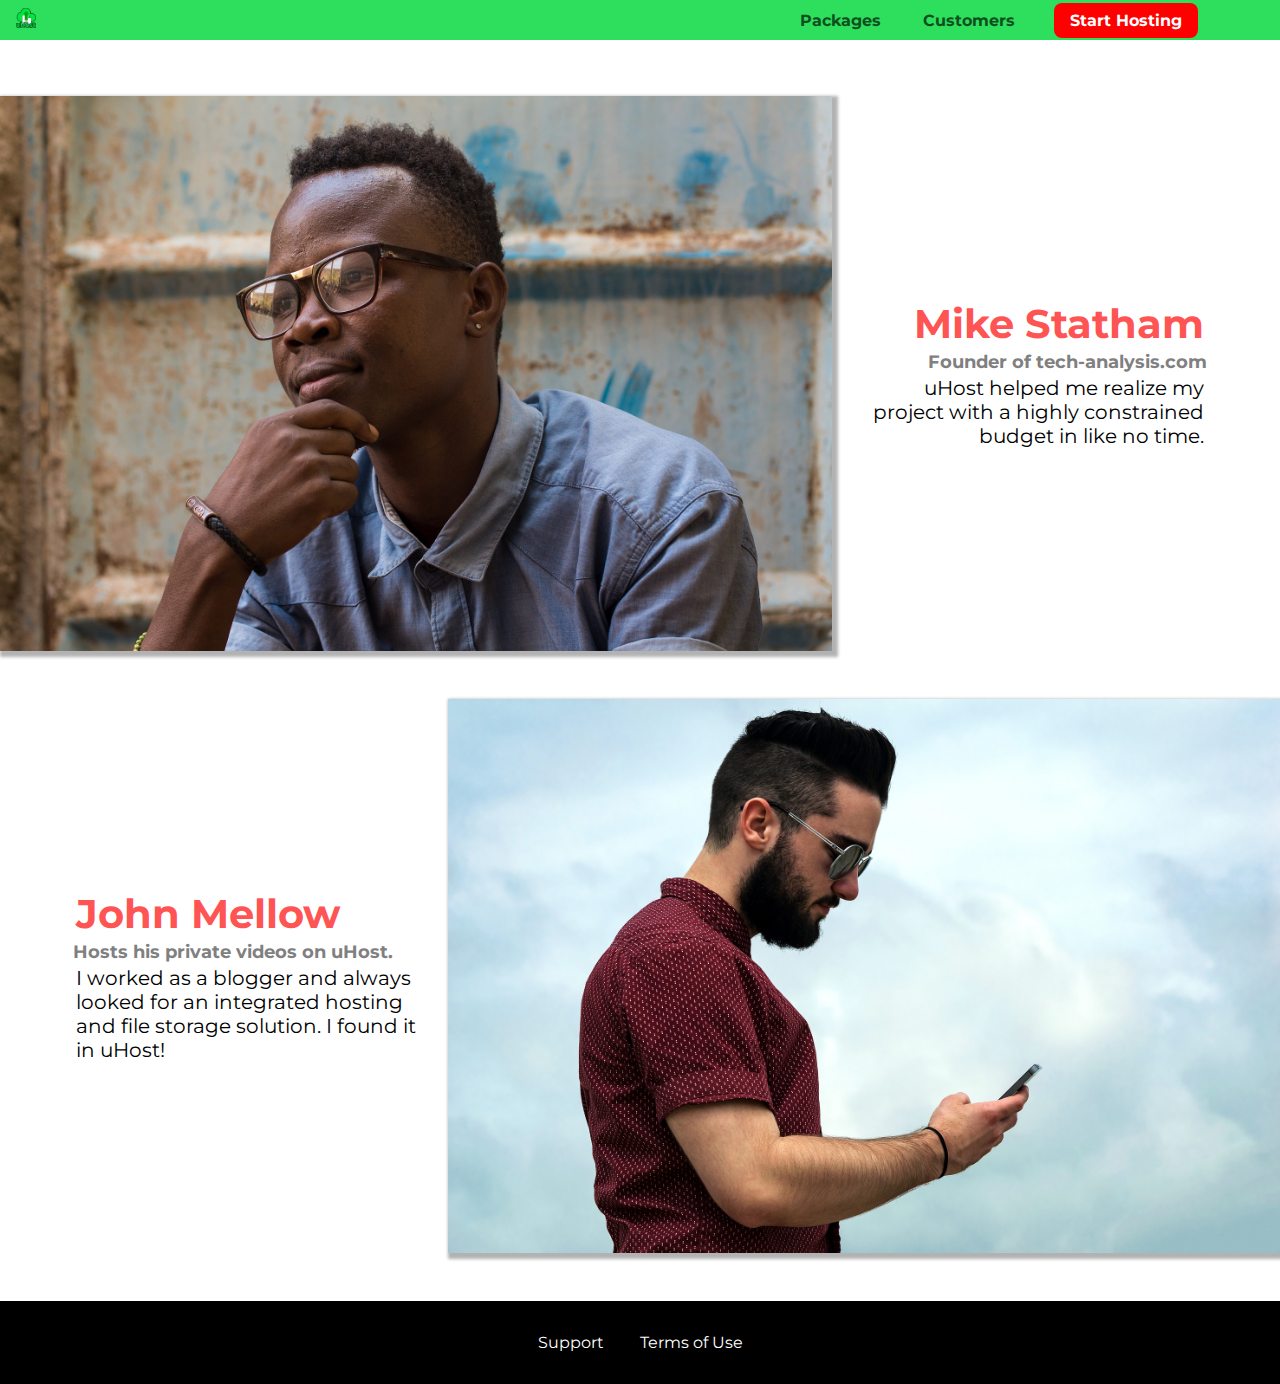
==== customers/index.html @ 24f225ed "added customers page and svgs" ====
<!DOCTYPE html>
<html lang="en">

<head>
    <meta charset="UTF-8">
    <meta name="viewport" content="width=device-width, initial-scale=1.0">
    <meta http-equiv="X-UA-Compatible" content="ie=edge">
    <title>uHost Customers</title>
    <link rel="shortcut icon" href="../favicon.png">
    <link href="https://fonts.googleapis.com/css?family=Anton|Montserrat:400,700" rel="stylesheet">
    <link rel="stylesheet" href="../shared.css">
    <link rel="stylesheet" href="customers.css">
</head>

<body>
    <header class="main-header">
        <div>
            <a href="../index.html" class="main-header__brand">
                <img src="../images/uhost-icon.png" alt="uHost">
            </a>
        </div>
        <nav class="main-nav">
            <ul class="main-nav__items">
                <li class="main-nav__item">
                    <a href="../packages/index.html">Packages</a>
                </li>
                <li class="main-nav__item">
                    <a href="index.html">Customers</a>
                </li>
                <li class="main-nav__item main-nav__item--cta">
                    <a href="../start-hosting/index.html">Start Hosting</a>
                </li>
            </ul>
        </nav>
    </header>
    <main>
        <div>
            <div class="testimonial" id="customer-1">
                <div class="testimonial__image-container">
                    <img src="../images/customer-1.jpg" alt="Mike Statham - Customer" class="testimonial__image">
                </div>
                <div class="testimonial__info">
                    <h1 class="testimonial__name">Mike Statham</h1>
                    <h2 class="testimonial__subtitle">Founder of
                        <a href="tech-analysis.com">tech-analysis.com</a>
                    </h2>
                    <p class="testimonial__text">uHost helped me realize my project with a highly constrained budget in
                        like no time.</p>
                </div>
            </div>
            <div class="testimonial" id="customer-2">

                <div class="testimonial__info">
                    <h1 class="testimonial__name">John Mellow</h1>
                    <h2 class="testimonial__subtitle">Hosts his private videos on uHost.
                    </h2>
                    <p class="testimonial__text">I worked as a blogger and always looked for an integrated hosting and
                        file storage solution. I found
                        it in uHost!
                    </p>
                </div>
                <div class="testimonial__image-container">
                    <img src="../images/customer-2.jpg" alt="John Mellow - Customer" class="testimonial__image">
                </div>
            </div>
        </div>
    </main>
    <footer class="main-footer">
        <nav>
            <ul class="main-footer__links">
                <li class="main-footer__link">
                    <a href="#">Support</a>
                </li>
                <li class="main-footer__link">
                    <a href="#">Terms of Use</a>
                </li>
            </ul>
        </nav>
    </footer>
</body>

</html>
---- shared.css ----
* {
    box-sizing: border-box;
}

body {
    font-family: 'Montserrat', sans-serif;
    margin: 0;
}

.main-header {
    width: 100%;
    position: fixed;
    top: 0px;
    left: 0px;
    background: #2ddf5c;
    padding: 8px 16px;
    z-index: 1;
}

.main-header>div {
    display: inline-block;
    vertical-align: middle;
}

.main-header__brand {
    color: #0e4f1f;
    text-decoration: none;
    font-weight: bold;
    font-size: 20px;
    height: 20px;
    display: inline-block;
}

.main-header__brand img {
    height: 100%;
}

.main-nav {
    display: inline-block;
    text-align: right;
    width: calc(100% - 74px);
    vertical-align: middle;
}

.main-nav__items {
    margin: 0;
    padding: 0;
    list-style: none;
}

.main-nav__item {
    display: inline-block;
    margin: 0 16px;
}

.main-nav__item a {
    text-decoration: none;
    color: #0e4f1f;
    font-weight: bold;
    padding: 3px
}

.main-nav__item a:hover,
.main-nav__item a:active {
    color: white;
    border-bottom: 5px solid white;
}

.main-nav__item--cta a {
    color: white;
    background: red;
    padding: 8px 16px;
    border-radius: 8px;
}

.main-nav__item--cta a:hover,
.main-nav__item--cta a:active {
    color: red;
    background: white;
    border: none;

}


.main-footer {
    background: black;
    padding: 32px;
    margin-top: 48px;

}

.main-footer__links {
    list-style: none;
    margin: 0;
    padding: 0;
    text-align: center;
}

.main-footer__link {
    display: inline-block;
    margin: 0px 16px;
}

.main-footer__link a {
    color: white;
    text-decoration: none;

}

.main-footer__link a:hover,
.main-footer__link a:active {
    color: #ccc;
}

.button {
    background-color: black;
    color: white;
    font: inherit;
    border: 1.5px solid black;
    padding: 8px;
    border-radius: 8px;
    cursor: pointer;
    font-weight: bold;
}

.button:hover,
.button:active {
    color: darkgreen;
    background-color: white;
}
---- customers/customers.css ----
.testimonial {
    font-size: 20px;
    margin: 48px 0;
}

.testimonial:first-of-type {
    margin-top: 96px;
}

.testimonial__image-container {
    width: 65%;
    display: inline-block;
    vertical-align: middle;
    box-shadow: 3px 3px 3px 3px rgba(0, 0, 0, 0.3);
}

.testimonial__image {
    width: 100%;
    vertical-align: top;
}

.testimonial__info {
    text-align: right;
    padding: 14px;
    display: inline-block;
    vertical-align: middle;
    width: 30%;
}

#customer-2.testimonial {
    text-align: right;
}

#customer-2 .testimonial__info {
    text-align: left;
}

.testimonial__name {
    color: #ff5454;
    margin: 3px;
}

.testimonial__subtitle {
    color: grey;
    margin: 0;
    font-size: 18px;
}

.testimonial__subtitle a {
    color: inherit;
    text-decoration: none;
}

.testimonial__subtitle a:hover,
.testimonial__subtitle a:active {
    color: black;
}

.testimonial__text {
    margin: 3px;
}
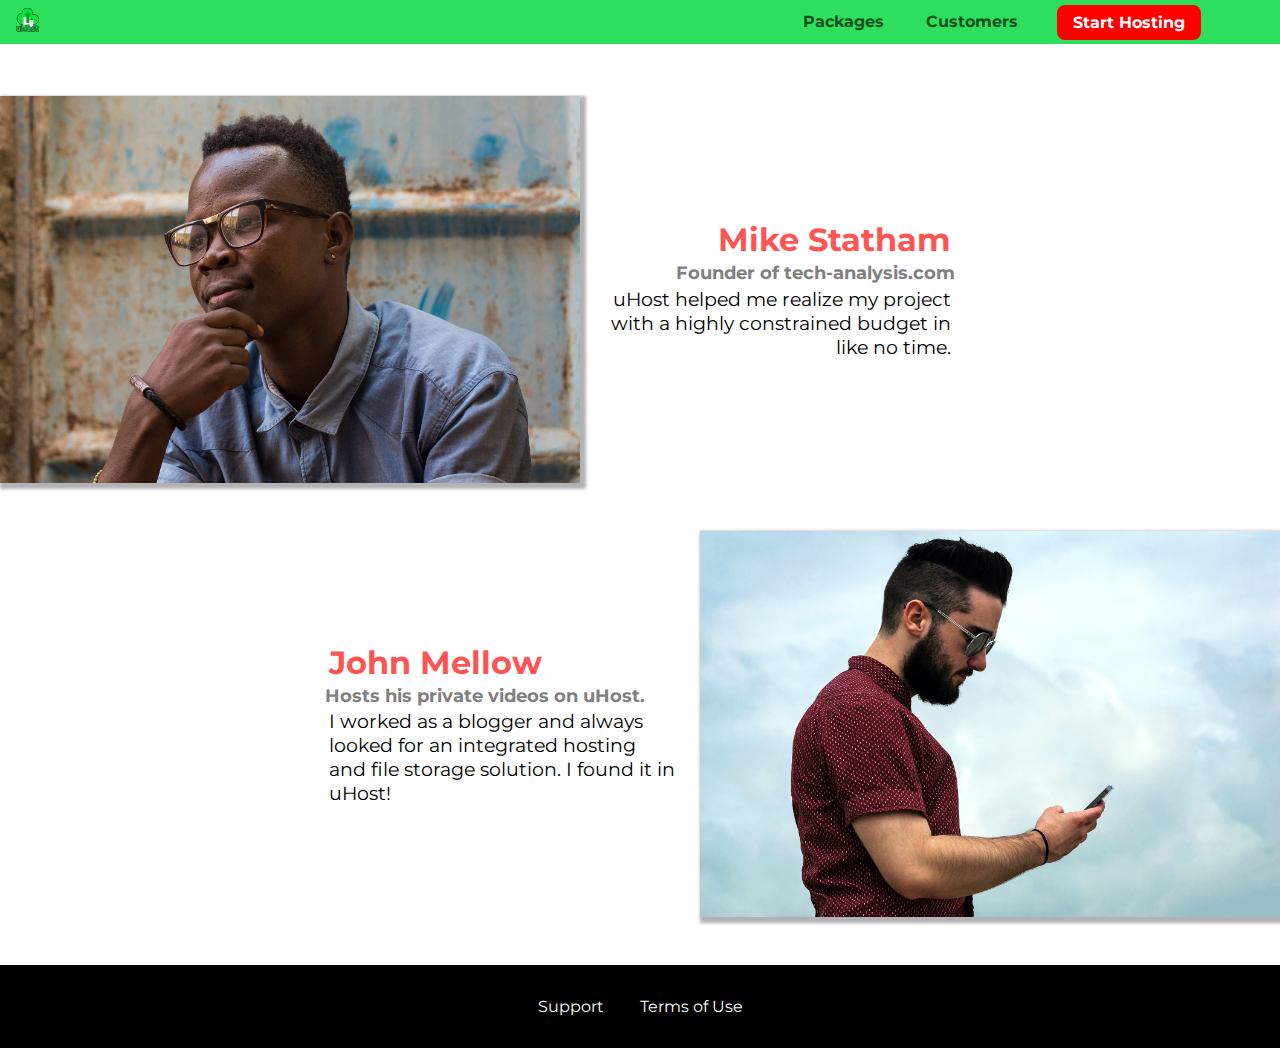
==== commit ecbc58e2: "font styles and units updated" ====
--- a/customers/index.html
+++ b/customers/index.html
@@ -13,6 +13,7 @@
 </head>
 
 <body>
+    <div class="backdrop"></div>
     <header class="main-header">
         <div>
             <a href="../index.html" class="main-header__brand">
--- a/shared.css
+++ b/shared.css
@@ -2,9 +2,21 @@
     box-sizing: border-box;
 }
 
+
 body {
     font-family: 'Montserrat', sans-serif;
     margin: 0;
+}
+
+.backdrop {
+    position: fixed;
+    display: none;
+    top: 0;
+    left: 0;
+    z-index: 100;
+    width: 100vw;
+    height: 100vh;
+    background: rgba(0, 0, 0, 0.5);
 }
 
 .main-header {
@@ -13,7 +25,7 @@
     top: 0px;
     left: 0px;
     background: #2ddf5c;
-    padding: 8px 16px;
+    padding: 0.5rem 1rem;
     z-index: 1;
 }
 
@@ -26,8 +38,8 @@
     color: #0e4f1f;
     text-decoration: none;
     font-weight: bold;
-    font-size: 20px;
-    height: 20px;
+    font-size: 1.5rem;
+    height: 1.5rem;
     display: inline-block;
 }
 
@@ -50,14 +62,14 @@
 
 .main-nav__item {
     display: inline-block;
-    margin: 0 16px;
+    margin: 0 1rem;
 }
 
 .main-nav__item a {
     text-decoration: none;
     color: #0e4f1f;
     font-weight: bold;
-    padding: 3px
+    padding: 0.2rem
 }
 
 .main-nav__item a:hover,
@@ -69,7 +81,7 @@
 .main-nav__item--cta a {
     color: white;
     background: red;
-    padding: 8px 16px;
+    padding: 0.5rem 1rem;
     border-radius: 8px;
 }
 
@@ -84,8 +96,8 @@
 
 .main-footer {
     background: black;
-    padding: 32px;
-    margin-top: 48px;
+    padding: 2rem;
+    margin-top: 3rem;
 
 }
 
@@ -98,7 +110,7 @@
 
 .main-footer__link {
     display: inline-block;
-    margin: 0px 16px;
+    margin: 0px 1rem;
 }
 
 .main-footer__link a {
@@ -117,7 +129,7 @@
     color: white;
     font: inherit;
     border: 1.5px solid black;
-    padding: 8px;
+    padding: 0.5rem;
     border-radius: 8px;
     cursor: pointer;
     font-weight: bold;
--- a/customers/customers.css
+++ b/customers/customers.css
@@ -1,14 +1,15 @@
 .testimonial {
-    font-size: 20px;
-    margin: 48px 0;
+    font-size: 1.2rem;
+    margin: 3rem 0;
 }
 
 .testimonial:first-of-type {
-    margin-top: 96px;
+    margin-top: 6rem;
 }
 
 .testimonial__image-container {
     width: 65%;
+    max-width: 580px;
     display: inline-block;
     vertical-align: middle;
     box-shadow: 3px 3px 3px 3px rgba(0, 0, 0, 0.3);
@@ -21,7 +22,7 @@
 
 .testimonial__info {
     text-align: right;
-    padding: 14px;
+    padding: 0.9rem;
     display: inline-block;
     vertical-align: middle;
     width: 30%;
@@ -37,13 +38,14 @@
 
 .testimonial__name {
     color: #ff5454;
-    margin: 3px;
+    margin: 0.2rem;
+    font-size: 2rem;
 }
 
 .testimonial__subtitle {
     color: grey;
     margin: 0;
-    font-size: 18px;
+    font-size: 1.1rem;
 }
 
 .testimonial__subtitle a {
@@ -57,5 +59,5 @@
 }
 
 .testimonial__text {
-    margin: 3px;
+    margin: 0.2rem;
 }